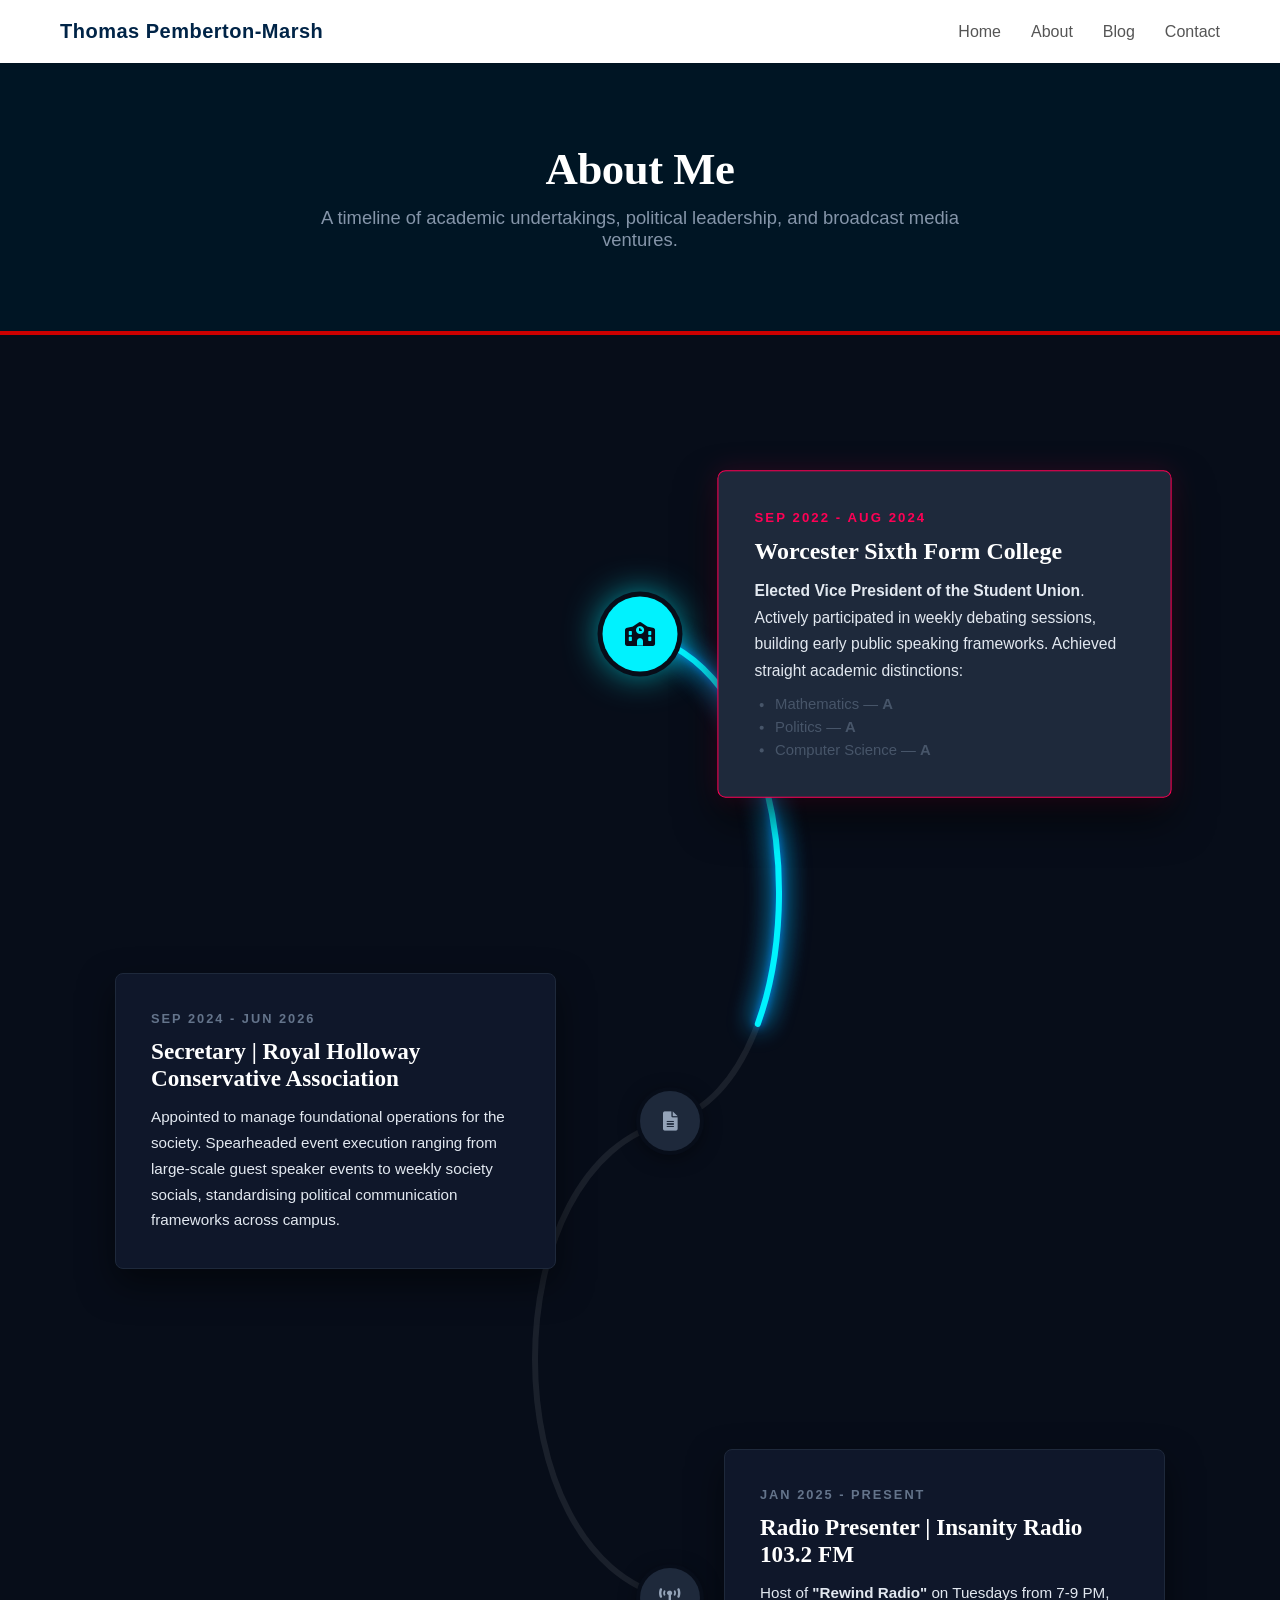
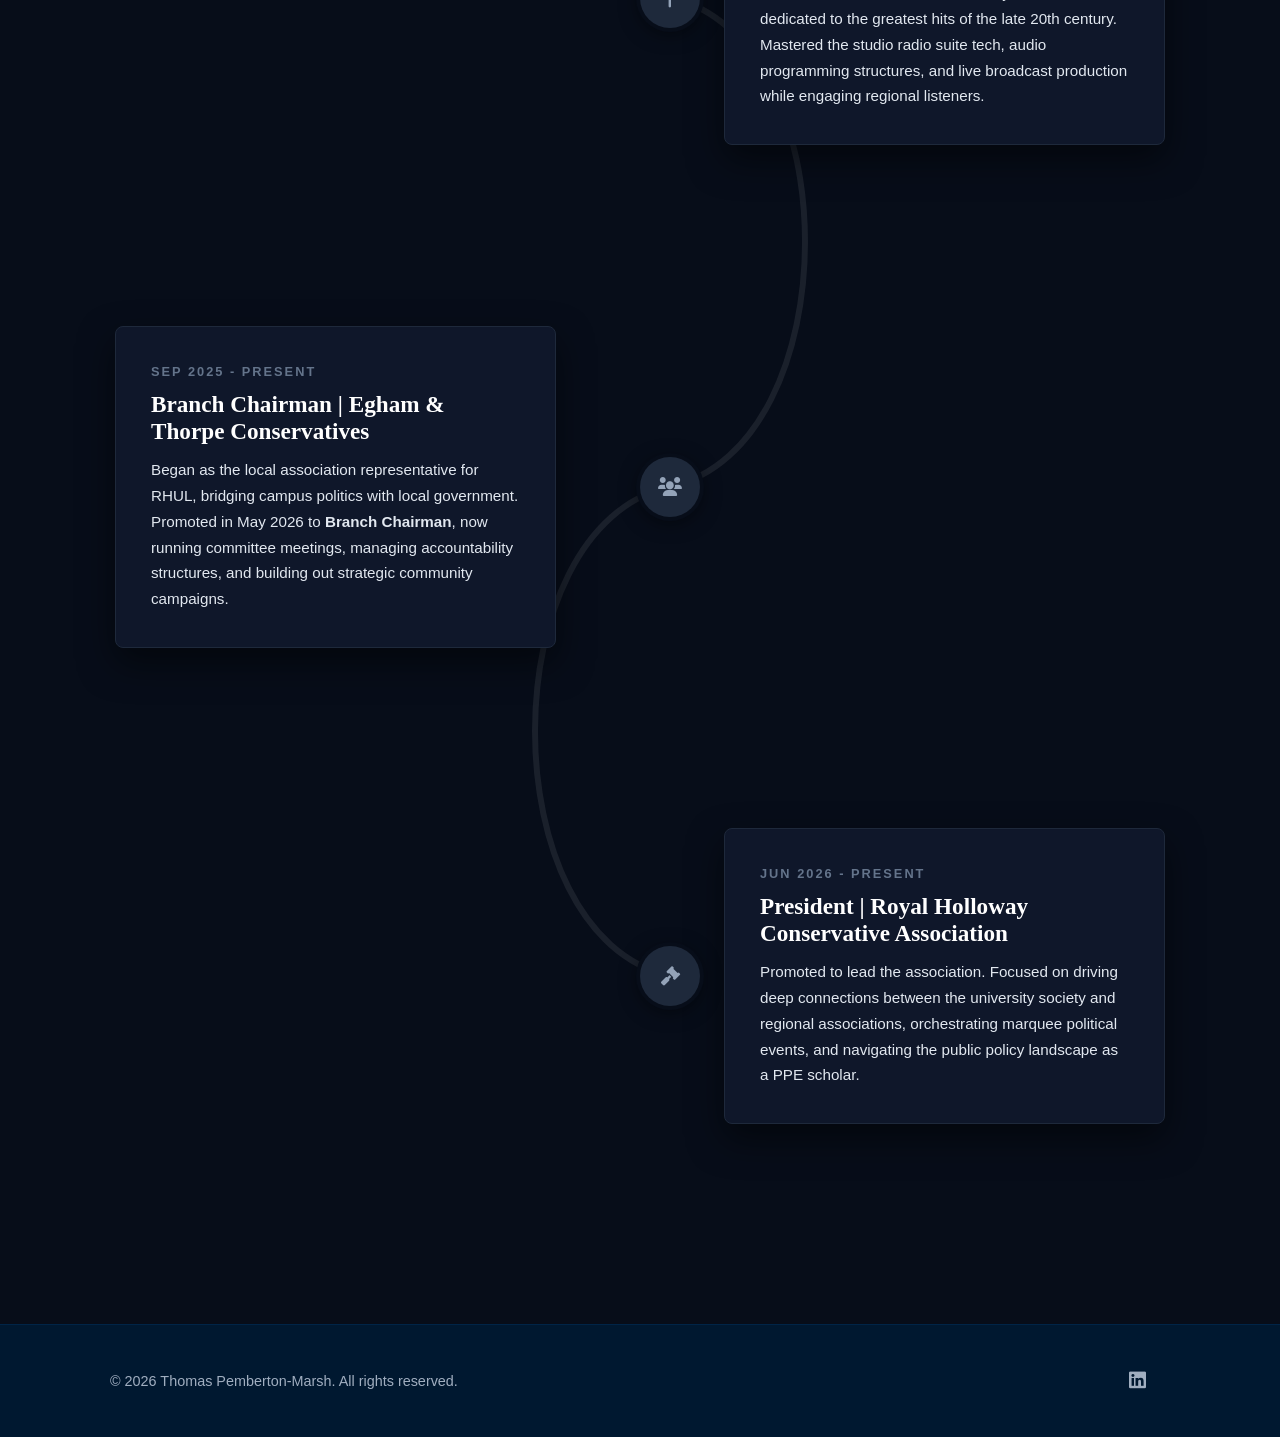
==== about/index.html @ f31d4822 "Initial portfolio release with custom dynamic blog layout" ====
<!DOCTYPE html>
<html lang="en">
<head>
    <meta charset="UTF-8">
    <meta name="viewport" content="width=device-width, initial-scale=1.0">
    <title>About - Thomas Pemberton-Marsh</title>
    <link rel="stylesheet" href="../style.css">
    <link rel="stylesheet" href="https://cdnjs.cloudflare.com/ajax/libs/font-awesome/6.0.0/css/all.min.css">
</head>
<body>

    <!-- Responsive Navbar -->
    <nav class="navbar">
        <div class="nav-container">
            <a href="index.html" class="nav-logo">Thomas Pemberton-Marsh</a>
            
            <input type="checkbox" id="menu-toggle" class="menu-toggle">
            <label for="menu-toggle" class="hamburger">
                <i class="fas fa-bars"></i>
            </label>

            <ul class="nav-menu">
                <li><a href="/" class="nav-link">Home</a></li>
                <li><a href="/about/" class="nav-link">About</a></li>
                <li><a href="/blog/" class="nav-link">Blog</a></li>
                <li><a href="/contact/" class="nav-link">Contact</a></li>
            </ul>
        </div>
    </nav>

    <header class="about-hero">
        <div class="container">
            <h1>About Me</h1>
            <p class="lead-text">A timeline of academic undertakings, political leadership, and broadcast media ventures.</p>
        </div>
    </header>

    <!-- Advanced Scroll Timeline Section -->
    <section class="timeline-container">
        <div class="container">
            <div class="timeline-wrapper">
    
                <svg class="timeline-svg" xmlns="http://www.w3.org/2000/svg">
                    <path class="path-bg" d="" />
                    <path class="path-draw" d="" />
                </svg>

                <div class="timeline-node left-node">
                    <div class="node-icon"><i class="fas fa-school"></i></div>
                    <div class="node-content">
                        <span class="node-tag">Sep 2022 - Aug 2024</span>
                        <h3>Worcester Sixth Form College</h3>
                        <p><strong>Elected Vice President of the Student Union</strong>. Actively participated in weekly debating sessions, building early public speaking frameworks. Achieved straight academic distinctions:</p>
                        <ul style="margin-top: 10px; padding-left: 20px; color: #475569; font-size: 0.9rem; line-height: 1.5;">
                            <li>Mathematics — <strong>A</strong></li>
                            <li>Politics — <strong>A</strong></li>
                            <li>Computer Science — <strong>A</strong></li>
                        </ul>
                    </div>
                </div>

                <div class="timeline-node right-node">
                    <div class="node-icon"><i class="fas fa-file-alt"></i></div>
                    <div class="node-content">
                        <span class="node-tag">Sep 2024 - Jun 2026</span>
                        <h3>Secretary | Royal Holloway Conservative Association</h3>
                        <p>Appointed to manage foundational operations for the society. Spearheaded event execution ranging from large-scale guest speaker events to weekly society socials, standardising political communication frameworks across campus.</p>
                    </div>
                </div>

                <div class="timeline-node left-node">
                    <div class="node-icon"><i class="fas fa-broadcast-tower"></i></div>
                    <div class="node-content">
                        <span class="node-tag">Jan 2025 - Present</span>
                        <h3>Radio Presenter | Insanity Radio 103.2 FM</h3>
                        <p>Host of <strong>"Rewind Radio"</strong> on Tuesdays from 7-9 PM, dedicated to the greatest hits of the late 20th century. Mastered the studio radio suite tech, audio programming structures, and live broadcast production while engaging regional listeners.</p>
                    </div>
                </div>

                <div class="timeline-node right-node">
                    <div class="node-icon"><i class="fas fa-users"></i></div>
                    <div class="node-content">
                        <span class="node-tag">Sep 2025 - Present</span>
                        <h3>Branch Chairman | Egham & Thorpe Conservatives</h3>
                        <p>Began as the local association representative for RHUL, bridging campus politics with local government. Promoted in May 2026 to <strong>Branch Chairman</strong>, now running committee meetings, managing accountability structures, and building out strategic community campaigns.</p>
                    </div>
                </div>

                <div class="timeline-node left-node">
                    <div class="node-icon"><i class="fas fa-gavel"></i></div>
                    <div class="node-content">
                        <span class="node-tag">Jun 2026 - Present</span>
                        <h3>President | Royal Holloway Conservative Association</h3>
                        <p>Promoted to lead the association. Focused on driving deep connections between the university society and regional associations, orchestrating marquee political events, and navigating the public policy landscape as a PPE scholar.</p>
                    </div>
                </div>

            </div>
        </div>
    </section>

    <!-- Footer -->
    <footer class="main-footer">
        <div class="container footer-content">
            <p>&copy; 2026 Thomas Pemberton-Marsh. All rights reserved.</p>
            <div class="social-links">
                <a href="https://www.linkedin.com/in/thomas-pemberton-marsh/" target="_blank"><i class="fab fa-linkedin"></i></a>
                <a href="#" target="_blank"><i class="fab fa-x-twitter"></i></a>
            </div>
        </div>
    </footer>

    <!-- Complex Path Drawing & Animation Engine JS -->
    <script>
    document.addEventListener("DOMContentLoaded", () => {
        const wrapper = document.querySelector(".timeline-wrapper");
        const nodes = document.querySelectorAll(".timeline-node");
        const svg = document.querySelector(".timeline-svg");
        const pathBg = document.querySelector(".path-bg");
        const pathDraw = document.querySelector(".path-draw");

        let pathLength = 0;
        
        // Linear Interpolation (Lerp) Tracking Variables
        let currentProgress = 0;
        let targetProgress = 0;
        const easeAmount = 0.08; // LOWER = Smoother/Slower lag glide, HIGHER = Snappier/Faster snap

        function buildTimelinePath() {
            const wrapperRect = wrapper.getBoundingClientRect();
            let dPath = "";
            const isMobile = window.innerWidth <= 768;

            nodes.forEach((node, idx) => {
                const icon = node.querySelector(".node-icon");
                const iconRect = icon.getBoundingClientRect();
                
                const cx = (iconRect.left + iconRect.width / 2) - wrapperRect.left;
                const cy = (iconRect.top + iconRect.height / 2) - wrapperRect.top;

                if (idx === 0) {
                    dPath += `M ${cx} ${cy}`;
                } else {
                    const prevIcon = nodes[idx - 1].querySelector(".node-icon");
                    const prevIconRect = prevIcon.getBoundingClientRect();
                    const pcx = (prevIconRect.left + prevIconRect.width / 2) - wrapperRect.left;
                    const pcy = (prevIconRect.top + prevIconRect.height / 2) - wrapperRect.top;
                    
                    const midY = pcy + (cy - pcy) / 2;

                    if (isMobile) {
                        dPath += ` L ${cx} ${cy}`;
                    } else {
                        const waveAmplitude = idx % 2 === 0 ? pcx - 180 : pcx + 180;
                        dPath += ` C ${waveAmplitude} ${pcy + 40}, ${waveAmplitude} ${cy - 40}, ${cx} ${cy}`;
                    }
                }
            });

            pathBg.setAttribute("d", dPath);
            pathDraw.setAttribute("d", dPath);

            pathLength = pathDraw.getTotalLength();
            pathDraw.style.strokeDasharray = pathLength;
            pathDraw.style.strokeDashoffset = pathLength;
        }

        // Calculate targets based on viewport positioning
       function calculateScrollTarget() {
            // Check if the user has scrolled to the absolute bottom of the page
            const isAtBottom = (window.innerHeight + window.scrollY) >= document.documentElement.scrollHeight - 2;

            if (isAtBottom) {
                targetProgress = 1; // Force line to 100% completion at the end of the page
            } else {
                const targetTriggerHeight = window.innerHeight * 0.55; 
                const svgRect = svg.getBoundingClientRect();
                const svgTop = svgRect.top;
                const svgHeight = svgRect.height;

                let progress = (targetTriggerHeight - svgTop) / svgHeight;
                targetProgress = Math.min(Math.max(progress, 0), 1);
            }
        }

        // Dedicated High-Frequency Animation Render Loop
        function renderLoop() {
            // Linear Interpolation smooth progress transition
            currentProgress += (targetProgress - currentProgress) * easeAmount;

            const currentDrawnLength = currentProgress * pathLength;
            pathDraw.style.strokeDashoffset = pathLength - currentDrawnLength;

            const targetTriggerHeight = window.innerHeight * 0.55;
            
            nodes.forEach((node, idx) => {
                // All nodes are permanently on screen now
                node.classList.add("node-visible");

                // The first node is always fully illuminated
                if (idx === 0) {
                    node.classList.add("active-path");
                    return;
                }

                const icon = node.querySelector(".node-icon");
                const iconTopRelative = icon.getBoundingClientRect().top;

                // Two-way path ignition tracker
                if (iconTopRelative < targetTriggerHeight) {
                    node.classList.add("active-path");
                } else {
                    node.classList.remove("active-path");
                }
            });

            requestAnimationFrame(renderLoop);
        }

        // Event Hookups (We no longer need the IntersectionObserver at all, as the renderLoop handles both entry and exit!)
        window.addEventListener("scroll", calculateScrollTarget, { passive: true });
        window.addEventListener("resize", () => {
            buildTimelinePath();
            calculateScrollTarget();
        });

        setTimeout(() => {
            buildTimelinePath();
            calculateScrollTarget();
            requestAnimationFrame(renderLoop);
        }, 150);
    });
</script>

</body>
</html>
---- style.css ----
/* ==========================================================================
   1. Reset & Global Styles
   ========================================================================== */
* {
    margin: 0;
    padding: 0;
    box-sizing: border-box;
    font-family: 'Segoe UI', Tahoma, Geneva, Verdana, sans-serif;
}

html {
    scroll-behavior: smooth;
    /* Hardware acceleration boost */
    backface-visibility: hidden;
}

body {
    background-color: #f4f6f8;
    color: #333333;
}

.container {
    max-width: 1100px;
    margin: 0 auto;
    padding: 0 20px;
}

/* ==========================================================================
   2. Responsive Navigation Bar
   ========================================================================== */
.navbar {
    background-color: #ffffff;
    box-shadow: 0 2px 5px rgba(0,0,0,0.08);
    position: sticky;
    top: 0;
    z-index: 1000;
}

.nav-container {
    display: flex;
    justify-content: space-between;
    align-items: center;
    max-width: 1200px;
    margin: 0 auto;
    padding: 20px;
}

.nav-logo {
    font-size: 1.25rem;
    font-weight: 700;
    color: #002447; /* Matching the deep navy brand */
    text-decoration: none;
    letter-spacing: 0.5px;
}

.nav-menu {
    display: flex;
    list-style: none;
    gap: 30px;
}

.nav-link {
    text-decoration: none;
    color: #555555;
    font-weight: 500;
    transition: color 0.3s ease;
}

.nav-link:hover,
.nav-link.active {
    color: #0087dc; /* Classic Tory Blue */
    font-weight: 700;
}

/* Hide mobile toggle elements by default */
.menu-toggle, 
.hamburger {
    display: none;
}

/* ==========================================================================
   3. Hero Section (Conservative Branded)
   ========================================================================== */
.hero-section {
    background: linear-gradient(135deg, #002447 0%, #003366 100%); /* Deep Westminster Navy */
    color: #ffffff;
    padding: 120px 0;
    text-align: center;
    border-bottom: 4px solid #990000; /* Deep Crimson Accent Bar */
}

.hero-subtitle {
    display: block;
    font-size: 0.8rem;
    text-transform: uppercase;
    letter-spacing: 2px;
    color: #0087dc; /* Tory Blue Accent */
    margin-bottom: 20px;
    font-weight: 700;
    line-height: 1.4;
}

.hero-content h1 {
    font-family: 'Georgia', Times, serif; /* Dignified Editorial Typography */
    font-size: 3.4rem;
    font-weight: 700;
    margin-bottom: 25px;
    letter-spacing: -0.5px;
}

.hero-content p {
    font-size: 1.25rem;
    max-width: 750px;
    margin: 0 auto 45px auto;
    opacity: 0.95;
    line-height: 1.7;
}

/* ==========================================================================
   4. Buttons & Interactive Elements
   ========================================================================== */
.hero-buttons {
    display: flex;
    justify-content: center;
    gap: 15px;
}

.btn {
    display: inline-block;
    padding: 14px 32px;
    border-radius: 3px; /* Sharp, traditional edges */
    text-decoration: none;
    font-weight: 600;
    font-size: 0.95rem;
    letter-spacing: 0.5px;
    transition: all 0.3s ease;
}

.btn-primary {
    background-color: #0087dc;
    color: #ffffff;
}

.btn-primary:hover {
    background-color: #006cb0;
}

.btn-secondary {
    border: 2px solid #ffffff;
    color: #ffffff;
}

.btn-secondary:hover {
    background-color: #ffffff;
    color: #002447;
}

/* ==========================================================================
   5. Overview Grid & Cards Focus
   ========================================================================== */
.overview-section {
    padding: 95px 0;
    background-color: #f4f6f8;
}

.section-title {
    text-align: center;
    font-family: 'Georgia', Times, serif;
    font-size: 2.4rem;
    font-weight: 700;
    margin-bottom: 60px;
    color: #002447;
}

.grid {
    display: grid;
    grid-template-columns: repeat(auto-fit, minmax(300px, 1fr));
    gap: 35px;
}

.card {
    background: #ffffff;
    padding: 45px 35px;
    border-radius: 4px;
    box-shadow: 0 4px 12px rgba(0, 36, 71, 0.04);
    text-align: center;
    transition: all 0.3s ease;
    border-top: 3px solid #002447; /* Structured border accent */
}

.card:hover {
    transform: translateY(-4px);
    box-shadow: 0 10px 25px rgba(0, 36, 71, 0.08);
    border-top-color: #0087dc; /* Swaps to Tory Blue on hover */
}

.card-icon-wrapper {
    display: inline-flex;
    align-items: center;
    justify-content: center;
    width: 65px;
    height: 65px;
    background-color: #f0f6fa;
    border-radius: 50%;
    margin-bottom: 25px;
}

.card-icon {
    font-size: 1.5rem;
    color: #002447;
}

.card h3 {
    margin-bottom: 15px;
    font-family: 'Georgia', Times, serif;
    font-size: 1.35rem;
    color: #002447;
}

.card p {
    color: #4a5568;
    line-height: 1.65;
    font-size: 0.95rem;
}

/* ==========================================================================
   6. Main Footer
   ========================================================================== */
.main-footer {
    padding: 45px 0;
    background-color: #001830;
    color: #a0aec0;
    font-size: 0.9rem;
    border-top: 1px solid #002447;
}

.footer-content {
    display: flex;
    justify-content: space-between;
    align-items: center;
}

.social-links a {
    color: #a0aec0;
    font-size: 1.2rem;
    margin-left: 20px;
    transition: color 0.3s ease;
}

.social-links a:hover {
    color: #0087dc;
}

/* ==========================================================================
   7. Media Queries (Mobile Layout Adjustments)
   ========================================================================== */
@media screen and (max-width: 768px) {
    /* Navbar Responsiveness Rules */
    .hamburger {
        display: block;
        font-size: 1.5rem;
        cursor: pointer;
        color: #002447;
    }

    .nav-menu {
        position: absolute;
        top: 100%;
        left: 0;
        right: 0;
        flex-direction: column;
        background-color: #ffffff;
        width: 100%;
        gap: 0;
        max-height: 0;
        overflow: hidden;
        transition: max-height 0.3s ease-in-out;
        box-shadow: 0 4px 5px rgba(0,0,0,0.05);
    }

    .nav-menu li {
        width: 100%;
        text-align: center;
    }

    .nav-link {
        display: block;
        padding: 20px;
        border-top: 1px solid #eee;
    }

    .menu-toggle:checked ~ .nav-menu {
        max-height: 300px;
    }

    /* Hero layout scaling down */
    .hero-section {
        padding: 80px 0;
    }

    .footer-content {
        flex-direction: column;
        gap: 20px;
        text-align: center;
    }

    .social-links a {
        margin: 0 10px;
    }
}

@media screen and (max-width: 576px) {
    .hero-content h1 {
        font-size: 2.3rem;
    }
    
    .hero-content p {
        font-size: 1.1rem;
    }
    
    .hero-buttons {
        flex-direction: column;
        align-items: center;
    }
    
    .btn {
        width: 100%;
        max-width: 280px;
    }
}

/* ==========================================================================
   10. High-Contrast Electrified Broadcast Path
   ========================================================================== */
.about-hero {
    background: #001524; /* Absolute Deep Midnight */
    color: #ffffff;
    padding: 80px 0;
    text-align: center;
    border-bottom: 4px solid #cc0000; /* Ultra-vivid Crimson */
}

.about-hero h1 {
    font-family: 'Georgia', Times, serif;
    font-size: 2.8rem;
    margin-bottom: 12px;
    letter-spacing: -0.5px;
}

.lead-text {
    font-size: 1.15rem;
    opacity: 0.9;
    max-width: 650px;
    margin: 0 auto;
    color: #94a3b8;
}

.timeline-container {
    padding: 140px 0;
    background-color: #070d19; /* Deepened further for maximum neon separation */
    position: relative;
    overflow: hidden;
}

.timeline-wrapper {
    position: relative;
    max-width: 1050px;
    margin: 0 auto;
}

/* SVG Audio Wave Setup */
.timeline-svg {
    position: absolute;
    top: 0;
    left: 0;
    width: 100%;
    height: 100%;
    pointer-events: none;
    z-index: 1;
}

.timeline-svg path {
    fill: none;
    stroke-width: 6px;
    stroke-linecap: round;
}

/* Static background track: Switched to crisp, translucent ice-white */
.path-bg {
    stroke: rgba(255, 255, 255, 0.08);
}

/* Electrified dynamic cyan line with hyper-vivid glow execution */
.path-draw {
    stroke: #00f2fe; /* Electric Cyan */
    filter: drop-shadow(0 0 12px #00f2fe) drop-shadow(0 0 4px #0072ff); /* Multi-tiered laser glow */
    transition: stroke-dashoffset 0.25s ease-out; 
    will-change: stroke-dashoffset;
}

/* Timeline Layout Blocks - Clean Static Resting State */
.timeline-node {
    display: flex;
    align-items: center;
    position: relative;
    margin-bottom: 180px;
    width: 100%;
    z-index: 2;
    /* Removed the opacity hiding rules completely so icons and cards remain visible */
}

.timeline-node:last-child {
    margin-bottom: 60px;
}
.timeline-node.left-node { flex-direction: row-reverse; }
.timeline-node.right-node { flex-direction: row; }

.timeline-node.node-visible {
    opacity: 1;
    transform: translateY(0) scale(1);
}

/* Record Node Icons (Resting: Solid Matte Graphite for strong contrast) */
.node-icon {
    width: 60px;
    height: 60px;
    background-color: #1e293b;
    color: #94a3b8;
    border-radius: 50%;
    display: flex;
    align-items: center;
    justify-content: center;
    font-size: 1.2rem;
    box-shadow: 0 0 0 4px #070d19, 0 4px 20px rgba(0,0,0,0.6);
    position: absolute;
    left: 50%;
    transform: translateX(-50%);
    z-index: 10;
    transition: all 0.6s cubic-bezier(0.34, 1.56, 0.64, 1);
}

/* Vinyl Record Spin & Ignition pop */
.timeline-node.active-path .node-icon {
    background-color: #00f2fe;
    color: #070d19; /* High contrast dark icon icon text */
    font-weight: bold;
    transform: translateX(-50%) rotate(360deg) scale(1.25);
    box-shadow: 0 0 0 4px #070d19, 0 0 30px rgba(0, 242, 254, 0.8);
}

/* High Contrast Content Cards */
.node-content {
    width: 42%;
    background: #0f172a; /* Slate Dark Card Canvas */
    padding: 35px;
    border-radius: 8px;
    box-shadow: 0 15px 35px rgba(0, 0, 0, 0.5);
    border: 1px solid #1e293b; /* Distinct border wall resting state */
    transition: all 0.4s cubic-bezier(0.25, 1, 0.5, 1);
}

.node-icon, .node-content {
    transform: translateZ(0);
    will-change: transform, background-color, border-color;
}

/* Card explodes with sharp border glow when line locks in */
.timeline-node.active-path .node-content {
    background: #1e293b; /* Card brightens internally */
    border-color: #00f2fe; /* Sharp Electric border outline */
    transform: scale(1.03);
    box-shadow: 0 0 25px rgba(0, 242, 254, 0.15), 0 20px 40px rgba(0,0,0,0.6);
}

/* Alternating Border Flash for Left Nodes */
.timeline-node.left-node.active-path .node-content {
    border-color: #ff0055; /* Hot Neon Crimson Border flash on alternating cards */
    box-shadow: 0 0 25px rgba(255, 0, 85, 0.15), 0 20px 40px rgba(0,0,0,0.6);
}

.node-tag {
    display: inline-block;
    font-size: 0.8rem;
    font-weight: 700;
    color: #64748b;
    text-transform: uppercase;
    letter-spacing: 2px;
    margin-bottom: 12px;
    transition: color 0.4s ease;
}

.timeline-node.active-path .node-tag {
    color: #00f2fe;
}

.timeline-node.left-node.active-path .node-tag {
    color: #ff0055;
}

.node-content h3 {
    font-family: 'Georgia', Times, serif;
    color: #ffffff;
    font-size: 1.45rem;
    margin-bottom: 12px;
}

.node-content p {
    color: #e2e8f0; /* Boosted copy readability contrast */
    line-height: 1.7;
    font-size: 0.95rem;
}



/* ==========================================================================
   12. Editorial Blog Theme (The Chamber Brief)
   ========================================================================== */
.blog-hero {
    background-color: #002447;
    color: #ffffff;
    padding: 70px 0;
    text-align: center;
    border-bottom: 4px solid #990000;
}

.blog-hero h1 {
    font-family: 'Georgia', Times, serif;
    font-size: 2.6rem;
    margin-bottom: 8px;
}

.blog-container {
    max-width: 850px; /* Slimmer line length for comfortable text reading */
    padding: 80px 20px;
    min-height: 60vh;
}

.blog-grid {
    display: flex;
    flex-direction: column;
    gap: 45px;
}

/* Individual Post Card Previews */
.post-card {
    background: #ffffff;
    padding: 40px;
    border-radius: 4px;
    box-shadow: 0 4px 15px rgba(0, 36, 71, 0.04);
    border-left: 4px solid #002447;
    transition: all 0.3s ease;
}

.post-card:hover {
    transform: translateX(5px);
    border-left-color: #0087dc;
    box-shadow: 0 8px 25px rgba(0, 36, 71, 0.08);
}

.post-meta {
    display: block;
    font-size: 0.8rem;
    font-weight: 700;
    color: #0087dc;
    text-transform: uppercase;
    letter-spacing: 1.5px;
    margin-bottom: 12px;
}

.post-card h2 {
    font-family: 'Georgia', Times, serif;
    color: #002447;
    font-size: 1.7rem;
    margin-bottom: 15px;
    line-height: 1.3;
}

.post-excerpt {
    color: #4a5568;
    line-height: 1.65;
    margin-bottom: 20px;
    font-size: 1rem;
}

.read-more-btn {
    display: inline-flex;
    align-items: center;
    gap: 8px;
    color: #002447;
    text-decoration: none;
    font-weight: 700;
    font-size: 0.95rem;
    transition: color 0.2s ease;
}

.read-more-btn:hover {
    color: #0087dc;
}

/* Single Article Reading Mode UI Layout */
.back-to-feed-btn {
    display: inline-flex;
    align-items: center;
    gap: 8px;
    color: #4a5568;
    text-decoration: none;
    font-weight: 600;
    font-size: 0.95rem;
    margin-bottom: 40px;
    transition: color 0.2s ease;
}

.back-to-feed-btn:hover {
    color: #002447;
}

.full-post-title {
    font-family: 'Georgia', Times, serif;
    font-size: 2.5rem;
    color: #002447;
    line-height: 1.25;
    margin-top: 10px;
    margin-bottom: 20px;
}

.editorial-divider {
    border: 0;
    height: 1px;
    background-color: #e2e8f0;
    margin-bottom: 35px;
}

.full-post-body p {
    font-size: 1.1rem;
    color: #2d3748;
    line-height: 1.8; /* Academic editorial standard layout proportions */
    margin-bottom: 25px;
}

/* Premium Traditional Blockquote styling */
.full-post-body blockquote {
    font-family: 'Georgia', Times, serif;
    font-style: italic;
    font-size: 1.25rem;
    color: #4a5568;
    border-left: 4px solid #990000; /* Crimson quote anchor bar */
    padding-left: 25px;
    margin: 35px 0;
    line-height: 1.6;
}
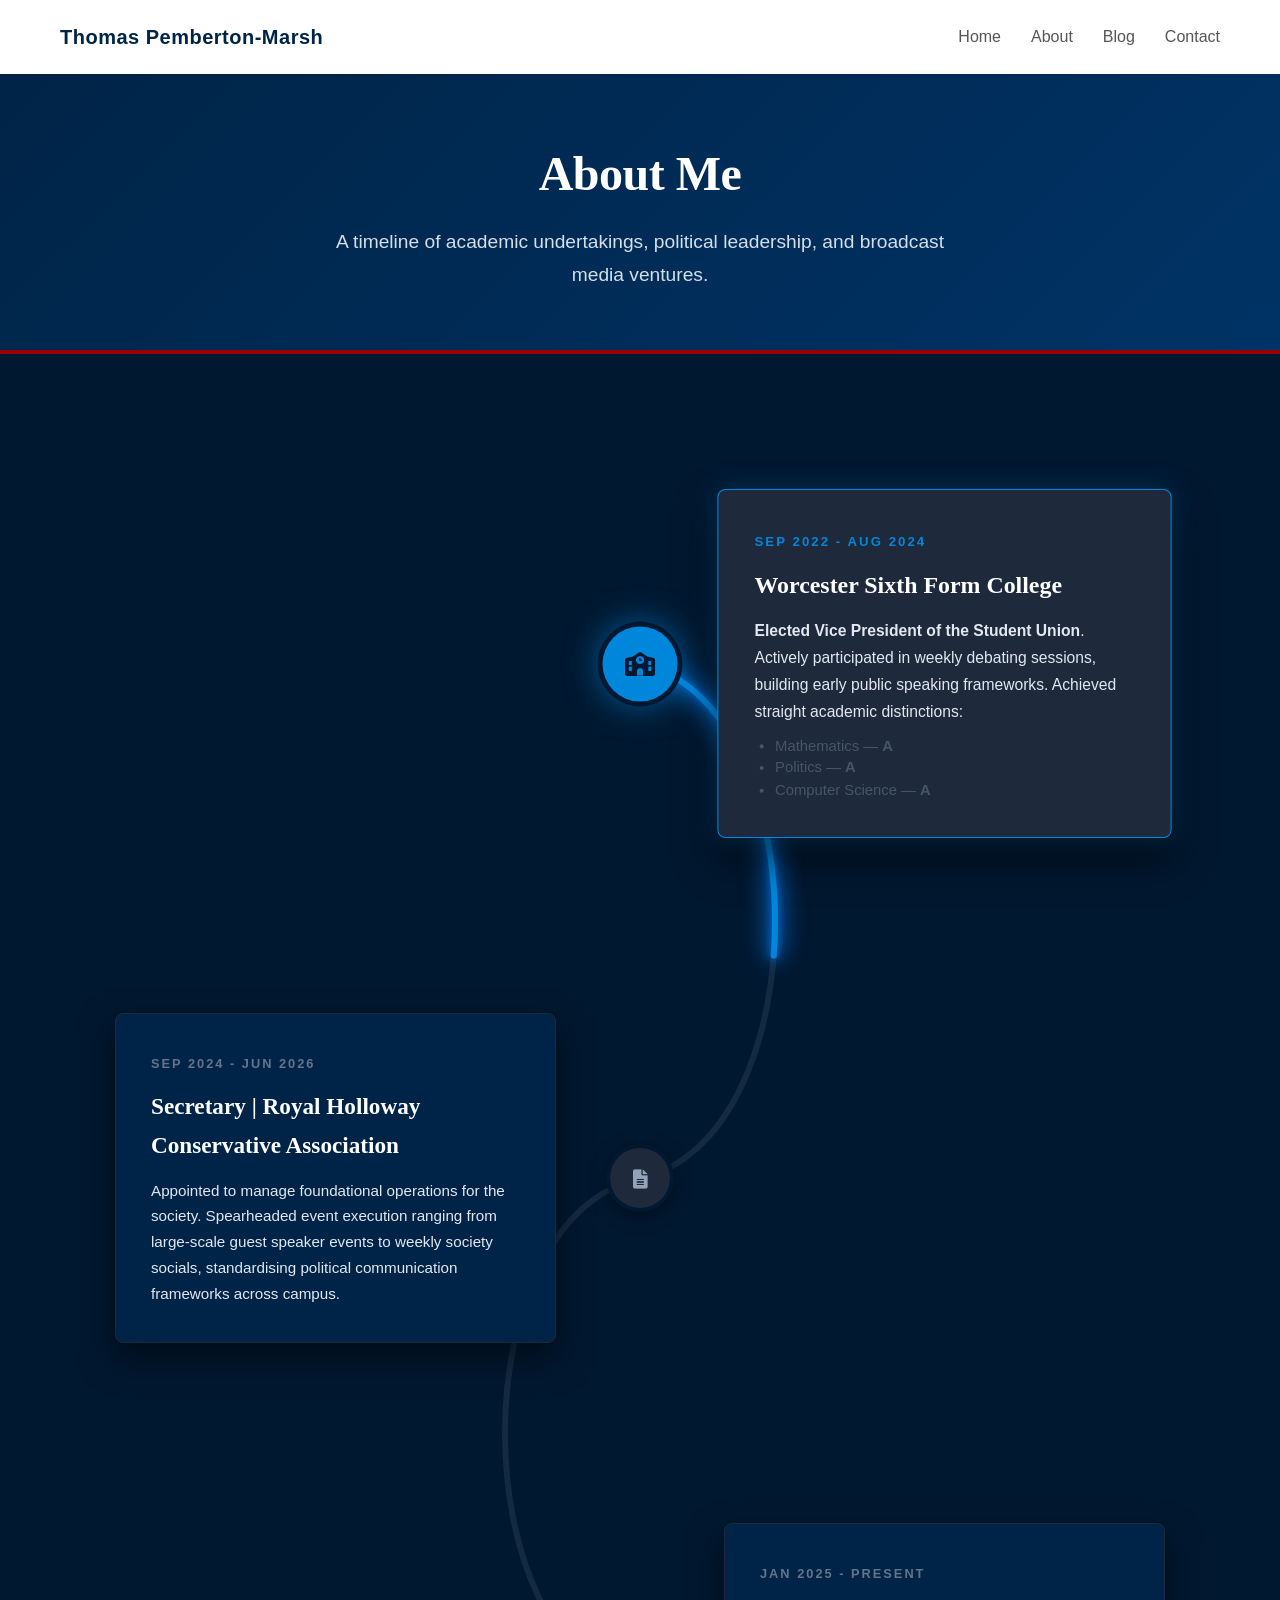
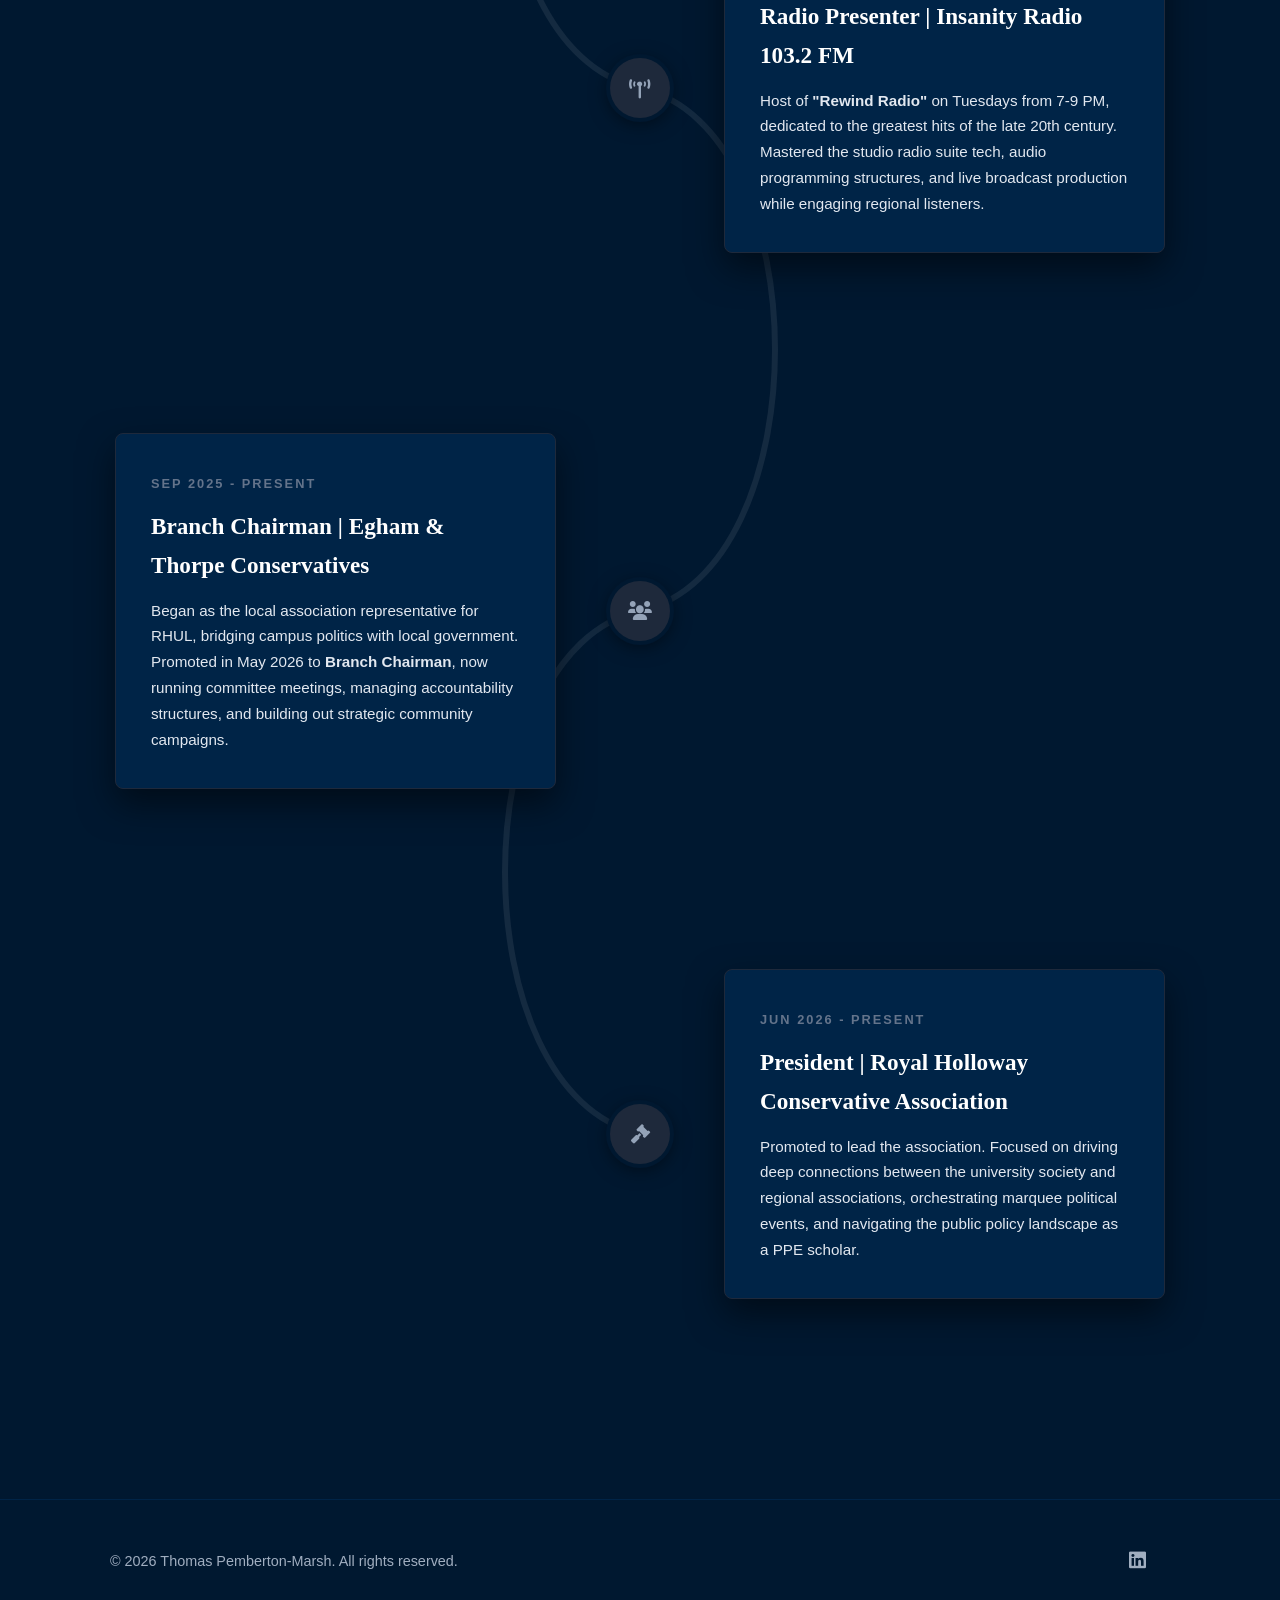
==== commit 381749e6: "Clean up style structures and stabilize side-by-side publisher dashboard layout" ====
--- a/about/index.html
+++ b/about/index.html
@@ -3,7 +3,7 @@
 <head>
     <meta charset="UTF-8">
     <meta name="viewport" content="width=device-width, initial-scale=1.0">
-    <title>About - Thomas Pemberton-Marsh</title>
+    <title>About | Thomas Pemberton-Marsh</title>
     <link rel="stylesheet" href="../style.css">
     <link rel="stylesheet" href="https://cdnjs.cloudflare.com/ajax/libs/font-awesome/6.0.0/css/all.min.css">
 </head>
--- a/style.css
+++ b/style.css
@@ -1,650 +1,175 @@
 /* ==========================================================================
-   1. Reset & Global Styles
+   1. BRAND ARCHITECTURE & DESIGN SYSTEMS
    ========================================================================== */
-* {
-    margin: 0;
-    padding: 0;
-    box-sizing: border-box;
-    font-family: 'Segoe UI', Tahoma, Geneva, Verdana, sans-serif;
+:root {
+    /* Main Professional Editorial Palette */
+    --primary: #002447;          /* Midnight Navy */
+    --accent: #990000;           /* Deep Crimson */
+    --blue-tory: #0087dc;        /* Tory Blue Accent */
+    
+    /* Document Copy & Surface Tones */
+    --text-dark: #2d3748;        /* Slate Charcoal */
+    --text-light: #4a5568;       /* Muted Body Copy */
+    --bg-light: #f4f6f8;         /* Light Gray Background */
+    --bg-pure: #ffffff;          /* Pure Document White */
+    --border: #e2e8f0;           /* Clean Soft Grid Lines */
+    
+    /* Section 10: Harmonized Timeline Surface Engine */
+    --timeline-bg: #001830;      /* Dark Westminster Navy (Matches Footer) */
+    --timeline-card: #002447;    /* Deep Midnight Navy Base Card */
+    --timeline-cyan: #0087dc;    /* Active Tory Blue Trace */
+    --timeline-pink: #990000;    /* Alternate Deep Crimson Path Flash */
 }
 
-html {
-    scroll-behavior: smooth;
-    /* Hardware acceleration boost */
-    backface-visibility: hidden;
+/* Base Document Overrides */
+* { box-sizing: border-box; margin: 0; padding: 0; }
+html { scroll-behavior: smooth; backface-visibility: hidden; }
+body { font-family: -apple-system, BlinkMacSystemFont, "Segoe UI", Roboto, sans-serif; color: var(--text-dark); background-color: var(--bg-light); line-height: 1.7; }
+.container { max-width: 1100px; margin: 0 auto; padding: 0 20px; }
+
+/* Global Headline Standards */
+h1, h2, h3 { font-family: 'Georgia', Times, serif; font-weight: 700; color: var(--primary); }
+
+/* ==========================================================================
+   2. UNIFIED NAVIGATION HEADER
+   ========================================================================== */
+.navbar { background-color: var(--bg-pure); box-shadow: 0 2px 5px rgba(0,0,0,0.08); position: sticky; top: 0; z-index: 1000; }
+.nav-container { display: flex; justify-content: space-between; align-items: center; max-width: 1200px; margin: 0 auto; padding: 20px; }
+.nav-logo { font-size: 1.25rem; font-weight: 700; color: var(--primary); text-decoration: none; letter-spacing: 0.5px; }
+.nav-menu { display: flex; list-style: none; gap: 30px; }
+.nav-link { text-decoration: none; color: #555555; font-weight: 500; transition: color 0.3s; }
+.nav-link:hover, .nav-link.active { color: var(--blue-tory); font-weight: 700; }
+.menu-toggle, .hamburger { display: none; }
+
+/* ==========================================================================
+   3. UNIFIED BRAND HERO MODULES (HOMEPAGE, ABOUT, & BLOG)
+   ========================================================================== */
+.hero-section, .about-hero, .blog-hero { background: linear-gradient(135deg, var(--primary) 0%, #003366 100%); color: var(--bg-pure); padding: 40px 0; text-align: center; border-bottom: 4px solid var(--accent); min-height: 280px; display: flex; flex-direction: column; justify-content: center; align-items: center; }
+.hero-section { min-height: 440px; } /* Distinct prominent height exclusively for your main landing page */
+.hero-content h1, .about-hero h1, .blog-hero h1 { font-family: 'Georgia', Times, serif; font-size: 3rem; font-weight: 700; margin-top: 0; margin-bottom: 12px; letter-spacing: -0.5px; color: var(--bg-pure); }
+.hero-subtitle { display: block; font-size: 0.85rem; text-transform: uppercase; letter-spacing: 2px; color: var(--blue-tory); margin-bottom: 12px; font-weight: 700; }
+.lead-text, .hero-content p { font-size: 1.2rem; max-width: 700px; margin: 0 auto; padding: 0 20px; opacity: 0.95; line-height: 1.7; color: #e2e8f0; }
+
+/* Hero Section Buttons Layout */
+.hero-buttons { display: flex; justify-content: center; gap: 15px; margin-top: 30px; }
+.btn { display: inline-block; padding: 14px 32px; border-radius: 3px; text-decoration: none; font-weight: 600; font-size: 0.95rem; transition: all 0.3s ease; }
+.btn-primary { background-color: var(--blue-tory); color: var(--bg-pure); }
+.btn-primary:hover { background-color: #006cb0; }
+.btn-secondary { border: 2px solid var(--bg-pure); color: var(--bg-pure); }
+.btn-secondary:hover { background-color: var(--bg-pure); color: var(--primary); }
+
+/* ==========================================================================
+   4. CONTENT LAYOUT GRIDS & CARDS
+   ========================================================================== */
+.overview-section { padding: 95px 0; background-color: var(--bg-light); }
+.section-title { text-align: center; font-size: 2.4rem; margin-bottom: 60px; color: var(--primary); }
+.grid { display: grid; grid-template-columns: repeat(auto-fit, minmax(300px, 1fr)); gap: 35px; }
+
+.card { background: var(--bg-pure); padding: 45px 35px; border-radius: 4px; box-shadow: 0 4px 12px rgba(0, 36, 71, 0.04); text-align: center; transition: all 0.3s; border-top: 3px solid var(--primary); }
+.card:hover { transform: translateY(-4px); box-shadow: 0 10px 25px rgba(0, 36, 71, 0.08); border-top-color: var(--blue-tory); }
+.card-icon-wrapper { display: inline-flex; align-items: center; justify-content: center; width: 65px; height: 65px; background-color: #f0f6fa; border-radius: 50%; margin-bottom: 25px; }
+.card-icon { font-size: 1.5rem; color: var(--primary); }
+.card h3 { margin-bottom: 15px; font-size: 1.35rem; color: var(--primary); }
+.card p { color: var(--text-light); font-size: 0.95rem; }
+
+/* ==========================================================================
+   5. INTERACTIVE AUDIO PATHWAYS (TIMELINE ENGINE)
+   ========================================================================== */
+.timeline-container { padding: 140px 0; background-color: var(--timeline-bg); position: relative; overflow: hidden; }
+.timeline-wrapper { position: relative; max-width: 1050px; margin: 0 auto; }
+.timeline-svg { position: absolute; top: 0; left: 0; width: 100%; height: 100%; pointer-events: none; z-index: 1; }
+.timeline-svg path { fill: none; stroke-width: 6px; stroke-linecap: round; }
+.path-bg { stroke: rgba(255, 255, 255, 0.08); }
+.path-draw { stroke: var(--timeline-cyan); filter: drop-shadow(0 0 12px var(--timeline-cyan)) drop-shadow(0 0 4px #0072ff); transition: stroke-dashoffset 0.25s ease-out; will-change: stroke-dashoffset; }
+.timeline-node { display: flex; align-items: center; position: relative; margin-bottom: 180px; width: 100%; z-index: 2; }
+.timeline-node:last-child { margin-bottom: 60px; }
+.timeline-node.left-node { flex-direction: row-reverse; }
+.timeline-node.right-node { flex-direction: row; }
+
+/* Central Node Track Interfaces */
+.node-icon { width: 60px; height: 60px; background-color: #1e293b; color: #94a3b8; border-radius: 50%; display: flex; align-items: center; justify-content: center; font-size: 1.2rem; box-shadow: 0 0 0 4px var(--timeline-bg), 0 4px 20px rgba(0,0,0,0.6); position: absolute; left: 50%; transform: translateX(-50%); z-index: 10; transition: all 0.6s cubic-bezier(0.34, 1.56, 0.64, 1); }
+.timeline-node.active-path .node-icon { background-color: var(--timeline-cyan); color: var(--timeline-bg); font-weight: bold; transform: translateX(-50%) rotate(360deg) scale(1.25); box-shadow: 0 0 0 4px var(--timeline-bg), 0 0 30px rgba(0, 135, 220, 0.8); }
+
+/* Unified Media Panels & Glow System */
+.node-content { width: 42%; background: var(--timeline-card); padding: 35px; border-radius: 8px; box-shadow: 0 15px 35px rgba(0, 0, 0, 0.5); border: 1px solid #1e293b; transition: all 0.4s cubic-bezier(0.25, 1, 0.5, 1); transform: translateZ(0); will-change: transform, background-color, border-color; }
+.timeline-node.active-path .node-content { background: #1e293b; border-color: var(--timeline-cyan); transform: scale(1.03); box-shadow: 0 0 25px rgba(0, 135, 220, 0.25), 0 20px 40px rgba(0,0,0,0.6); }
+
+.node-tag { display: inline-block; font-size: 0.8rem; font-weight: 700; color: #64748b; text-transform: uppercase; letter-spacing: 2px; margin-bottom: 12px; transition: color 0.4s; }
+.timeline-node.active-path .node-tag { color: var(--timeline-cyan); }
+.node-content h3 { color: var(--bg-pure); font-size: 1.45rem; margin-bottom: 12px; }
+.node-content p { color: #e2e8f0; font-size: 0.95rem; }
+
+/* ==========================================================================
+   6. THE CHAMBER BRIEF (EDITORIAL BLOG LAYER)
+   ========================================================================== */
+.blog-hero { background-color: var(--primary); color: var(--bg-pure); padding: 70px 0; text-align: center; border-bottom: 4px solid var(--accent); }
+.blog-hero h1 { font-size: 2.6rem; margin-bottom: 8px; color: var(--bg-pure); }
+.blog-container { max-width: 850px; margin: 0 auto; padding: 80px 20px; min-height: 60vh; }
+.blog-grid { display: flex; flex-direction: column; gap: 45px; }
+
+.post-card { background: var(--bg-pure); padding: 40px; border-radius: 4px; box-shadow: 0 4px 15px rgba(0, 36, 71, 0.04); border-left: 4px solid var(--primary); transition: all 0.3s; }
+.post-card:hover { transform: translateX(5px); border-left-color: var(--blue-tory); box-shadow: 0 8px 25px rgba(0, 36, 71, 0.08); }
+.post-meta { display: block; font-size: 0.8rem; font-weight: 700; color: var(--blue-tory); text-transform: uppercase; letter-spacing: 1.5px; margin-bottom: 12px; }
+.post-card h2 { color: var(--primary); font-size: 1.7rem; margin-bottom: 15px; line-height: 1.3; }
+.post-excerpt { color: var(--text-light); line-height: 1.65; margin-bottom: 20px; font-size: 1rem; }
+.read-more-btn { display: inline-flex; align-items: center; gap: 8px; color: var(--primary); text-decoration: none; font-weight: 700; font-size: 0.95rem; transition: color 0.2s; }
+.read-more-btn:hover { color: var(--blue-tory); }
+
+/* Reading Screen Configurations */
+.back-to-feed-btn { display: inline-flex; align-items: center; gap: 8px; color: var(--text-light); text-decoration: none; font-weight: 600; font-size: 0.95rem; margin-bottom: 40px; transition: color 0.2s; }
+.back-to-feed-btn:hover { color: var(--primary); }
+.full-post-title { font-size: 2.5rem; color: var(--primary); line-height: 1.25; margin-top: 10px; margin-bottom: 20px; }
+.editorial-divider { border: 0; height: 1px; background-color: var(--border); margin-bottom: 35px; }
+.full-post-body p { font-size: 1.1rem; color: #2d3748; line-height: 1.8; margin-bottom: 25px; }
+.full-post-body blockquote { font-family: 'Georgia', Times, serif; font-style: italic; font-size: 1.25rem; color: var(--text-light); border-left: 4px solid var(--accent); padding-left: 25px; margin: 35px 0; }
+
+/* ==========================================================================
+   7. RUNTIME ROOT FOOTER
+   ========================================================================== */
+.main-footer { padding: 45px 0; background-color: #001830; color: #a0aec0; font-size: 0.9rem; border-top: 1px solid var(--primary); }
+.footer-content { display: flex; justify-content: space-between; align-items: center; }
+.social-links a { color: #a0aec0; font-size: 1.2rem; margin-left: 20px; transition: color 0.3s; }
+.social-links a:hover { color: var(--blue-tory); }
+
+/* ==========================================================================
+   8. SYSTEM RESPONSIVENESS (MEDIA MEDIA QUERIES)
+   ========================================================================== */
+@media screen and (max-width: 768px) {
+    .hamburger { display: block; font-size: 1.5rem; cursor: pointer; color: var(--primary); }
+    .nav-menu { position: absolute; top: 100%; left: 0; right: 0; flex-direction: column; background-color: var(--bg-pure); width: 100%; gap: 0; max-height: 0; overflow: hidden; transition: max-height 0.3s ease-in-out; box-shadow: 0 4px 5px rgba(0,0,0,0.05); }
+    .nav-menu li { width: 100%; text-align: center; }
+    .nav-link { display: block; padding: 20px; border-top: 1px solid #eee; }
+    .menu-toggle:checked ~ .nav-menu { max-height: 300px; }
+    .hero-section { padding: 80px 0; }
+    .footer-content { flex-direction: column; gap: 20px; text-align: center; }
+    .social-links a { margin: 0 10px; }
+    
+    /* Responsive timeline mechanics */
+    .timeline-node { flex-direction: column !important; margin-bottom: 80px; }
+    .node-content { width: 85%; margin-top: 20px; }
+    .node-icon { position: relative; left: 50%; transform: translateX(-50%); margin-bottom: 10px; }
+    .timeline-node.active-path .node-icon { transform: translateX(-50%) rotate(360deg) scale(1.1); }
 }
 
-body {
-    background-color: #f4f6f8;
-    color: #333333;
-}
-
-.container {
-    max-width: 1100px;
-    margin: 0 auto;
-    padding: 0 20px;
+@media screen and (max-width: 576px) {
+    .hero-content h1 { font-size: 2.3rem; }
+    .hero-content p { font-size: 1.1rem; }
+    .hero-buttons { flex-direction: column; align-items: center; }
+    .btn { width: 100%; max-width: 280px; }
 }
 
 /* ==========================================================================
-   2. Responsive Navigation Bar
+   9. HARDWARE ACCELERATED TEXT SELECTION FIXES
    ========================================================================== */
-.navbar {
-    background-color: #ffffff;
-    box-shadow: 0 2px 5px rgba(0,0,0,0.08);
-    position: sticky;
-    top: 0;
-    z-index: 1000;
+/* Force clean text selection behavior inside your custom Navy headers */
+.hero-section ::selection, .about-hero ::selection, .blog-hero ::selection { 
+    background-color: rgba(255, 255, 255, 0.25); /* Elegant semi-transparent overlay */
+    color: var(--bg-pure);                       /* Keeps your heading text crisp white */
 }
 
-.nav-container {
-    display: flex;
-    justify-content: space-between;
-    align-items: center;
-    max-width: 1200px;
-    margin: 0 auto;
-    padding: 20px;
+/* Fallback engine for older browser layout engines */
+.hero-section ::-moz-selection, .about-hero ::-moz-selection, .blog-hero ::-moz-selection { 
+    background-color: rgba(255, 255, 255, 0.25); 
+    color: var(--bg-pure); 
 }
 
-.nav-logo {
-    font-size: 1.25rem;
-    font-weight: 700;
-    color: #002447; /* Matching the deep navy brand */
-    text-decoration: none;
-    letter-spacing: 0.5px;
-}
-
-.nav-menu {
-    display: flex;
-    list-style: none;
-    gap: 30px;
-}
-
-.nav-link {
-    text-decoration: none;
-    color: #555555;
-    font-weight: 500;
-    transition: color 0.3s ease;
-}
-
-.nav-link:hover,
-.nav-link.active {
-    color: #0087dc; /* Classic Tory Blue */
-    font-weight: 700;
-}
-
-/* Hide mobile toggle elements by default */
-.menu-toggle, 
-.hamburger {
-    display: none;
-}
-
-/* ==========================================================================
-   3. Hero Section (Conservative Branded)
-   ========================================================================== */
-.hero-section {
-    background: linear-gradient(135deg, #002447 0%, #003366 100%); /* Deep Westminster Navy */
-    color: #ffffff;
-    padding: 120px 0;
-    text-align: center;
-    border-bottom: 4px solid #990000; /* Deep Crimson Accent Bar */
-}
-
-.hero-subtitle {
-    display: block;
-    font-size: 0.8rem;
-    text-transform: uppercase;
-    letter-spacing: 2px;
-    color: #0087dc; /* Tory Blue Accent */
-    margin-bottom: 20px;
-    font-weight: 700;
-    line-height: 1.4;
-}
-
-.hero-content h1 {
-    font-family: 'Georgia', Times, serif; /* Dignified Editorial Typography */
-    font-size: 3.4rem;
-    font-weight: 700;
-    margin-bottom: 25px;
-    letter-spacing: -0.5px;
-}
-
-.hero-content p {
-    font-size: 1.25rem;
-    max-width: 750px;
-    margin: 0 auto 45px auto;
-    opacity: 0.95;
-    line-height: 1.7;
-}
-
-/* ==========================================================================
-   4. Buttons & Interactive Elements
-   ========================================================================== */
-.hero-buttons {
-    display: flex;
-    justify-content: center;
-    gap: 15px;
-}
-
-.btn {
-    display: inline-block;
-    padding: 14px 32px;
-    border-radius: 3px; /* Sharp, traditional edges */
-    text-decoration: none;
-    font-weight: 600;
-    font-size: 0.95rem;
-    letter-spacing: 0.5px;
-    transition: all 0.3s ease;
-}
-
-.btn-primary {
-    background-color: #0087dc;
-    color: #ffffff;
-}
-
-.btn-primary:hover {
-    background-color: #006cb0;
-}
-
-.btn-secondary {
-    border: 2px solid #ffffff;
-    color: #ffffff;
-}
-
-.btn-secondary:hover {
-    background-color: #ffffff;
-    color: #002447;
-}
-
-/* ==========================================================================
-   5. Overview Grid & Cards Focus
-   ========================================================================== */
-.overview-section {
-    padding: 95px 0;
-    background-color: #f4f6f8;
-}
-
-.section-title {
-    text-align: center;
-    font-family: 'Georgia', Times, serif;
-    font-size: 2.4rem;
-    font-weight: 700;
-    margin-bottom: 60px;
-    color: #002447;
-}
-
-.grid {
-    display: grid;
-    grid-template-columns: repeat(auto-fit, minmax(300px, 1fr));
-    gap: 35px;
-}
-
-.card {
-    background: #ffffff;
-    padding: 45px 35px;
-    border-radius: 4px;
-    box-shadow: 0 4px 12px rgba(0, 36, 71, 0.04);
-    text-align: center;
-    transition: all 0.3s ease;
-    border-top: 3px solid #002447; /* Structured border accent */
-}
-
-.card:hover {
-    transform: translateY(-4px);
-    box-shadow: 0 10px 25px rgba(0, 36, 71, 0.08);
-    border-top-color: #0087dc; /* Swaps to Tory Blue on hover */
-}
-
-.card-icon-wrapper {
-    display: inline-flex;
-    align-items: center;
-    justify-content: center;
-    width: 65px;
-    height: 65px;
-    background-color: #f0f6fa;
-    border-radius: 50%;
-    margin-bottom: 25px;
-}
-
-.card-icon {
-    font-size: 1.5rem;
-    color: #002447;
-}
-
-.card h3 {
-    margin-bottom: 15px;
-    font-family: 'Georgia', Times, serif;
-    font-size: 1.35rem;
-    color: #002447;
-}
-
-.card p {
-    color: #4a5568;
-    line-height: 1.65;
-    font-size: 0.95rem;
-}
-
-/* ==========================================================================
-   6. Main Footer
-   ========================================================================== */
-.main-footer {
-    padding: 45px 0;
-    background-color: #001830;
-    color: #a0aec0;
-    font-size: 0.9rem;
-    border-top: 1px solid #002447;
-}
-
-.footer-content {
-    display: flex;
-    justify-content: space-between;
-    align-items: center;
-}
-
-.social-links a {
-    color: #a0aec0;
-    font-size: 1.2rem;
-    margin-left: 20px;
-    transition: color 0.3s ease;
-}
-
-.social-links a:hover {
-    color: #0087dc;
-}
-
-/* ==========================================================================
-   7. Media Queries (Mobile Layout Adjustments)
-   ========================================================================== */
-@media screen and (max-width: 768px) {
-    /* Navbar Responsiveness Rules */
-    .hamburger {
-        display: block;
-        font-size: 1.5rem;
-        cursor: pointer;
-        color: #002447;
-    }
-
-    .nav-menu {
-        position: absolute;
-        top: 100%;
-        left: 0;
-        right: 0;
-        flex-direction: column;
-        background-color: #ffffff;
-        width: 100%;
-        gap: 0;
-        max-height: 0;
-        overflow: hidden;
-        transition: max-height 0.3s ease-in-out;
-        box-shadow: 0 4px 5px rgba(0,0,0,0.05);
-    }
-
-    .nav-menu li {
-        width: 100%;
-        text-align: center;
-    }
-
-    .nav-link {
-        display: block;
-        padding: 20px;
-        border-top: 1px solid #eee;
-    }
-
-    .menu-toggle:checked ~ .nav-menu {
-        max-height: 300px;
-    }
-
-    /* Hero layout scaling down */
-    .hero-section {
-        padding: 80px 0;
-    }
-
-    .footer-content {
-        flex-direction: column;
-        gap: 20px;
-        text-align: center;
-    }
-
-    .social-links a {
-        margin: 0 10px;
-    }
-}
-
-@media screen and (max-width: 576px) {
-    .hero-content h1 {
-        font-size: 2.3rem;
-    }
-    
-    .hero-content p {
-        font-size: 1.1rem;
-    }
-    
-    .hero-buttons {
-        flex-direction: column;
-        align-items: center;
-    }
-    
-    .btn {
-        width: 100%;
-        max-width: 280px;
-    }
-}
-
-/* ==========================================================================
-   10. High-Contrast Electrified Broadcast Path
-   ========================================================================== */
-.about-hero {
-    background: #001524; /* Absolute Deep Midnight */
-    color: #ffffff;
-    padding: 80px 0;
-    text-align: center;
-    border-bottom: 4px solid #cc0000; /* Ultra-vivid Crimson */
-}
-
-.about-hero h1 {
-    font-family: 'Georgia', Times, serif;
-    font-size: 2.8rem;
-    margin-bottom: 12px;
-    letter-spacing: -0.5px;
-}
-
-.lead-text {
-    font-size: 1.15rem;
-    opacity: 0.9;
-    max-width: 650px;
-    margin: 0 auto;
-    color: #94a3b8;
-}
-
-.timeline-container {
-    padding: 140px 0;
-    background-color: #070d19; /* Deepened further for maximum neon separation */
-    position: relative;
-    overflow: hidden;
-}
-
-.timeline-wrapper {
-    position: relative;
-    max-width: 1050px;
-    margin: 0 auto;
-}
-
-/* SVG Audio Wave Setup */
-.timeline-svg {
-    position: absolute;
-    top: 0;
-    left: 0;
-    width: 100%;
-    height: 100%;
-    pointer-events: none;
-    z-index: 1;
-}
-
-.timeline-svg path {
-    fill: none;
-    stroke-width: 6px;
-    stroke-linecap: round;
-}
-
-/* Static background track: Switched to crisp, translucent ice-white */
-.path-bg {
-    stroke: rgba(255, 255, 255, 0.08);
-}
-
-/* Electrified dynamic cyan line with hyper-vivid glow execution */
-.path-draw {
-    stroke: #00f2fe; /* Electric Cyan */
-    filter: drop-shadow(0 0 12px #00f2fe) drop-shadow(0 0 4px #0072ff); /* Multi-tiered laser glow */
-    transition: stroke-dashoffset 0.25s ease-out; 
-    will-change: stroke-dashoffset;
-}
-
-/* Timeline Layout Blocks - Clean Static Resting State */
-.timeline-node {
-    display: flex;
-    align-items: center;
-    position: relative;
-    margin-bottom: 180px;
-    width: 100%;
-    z-index: 2;
-    /* Removed the opacity hiding rules completely so icons and cards remain visible */
-}
-
-.timeline-node:last-child {
-    margin-bottom: 60px;
-}
-.timeline-node.left-node { flex-direction: row-reverse; }
-.timeline-node.right-node { flex-direction: row; }
-
-.timeline-node.node-visible {
-    opacity: 1;
-    transform: translateY(0) scale(1);
-}
-
-/* Record Node Icons (Resting: Solid Matte Graphite for strong contrast) */
-.node-icon {
-    width: 60px;
-    height: 60px;
-    background-color: #1e293b;
-    color: #94a3b8;
-    border-radius: 50%;
-    display: flex;
-    align-items: center;
-    justify-content: center;
-    font-size: 1.2rem;
-    box-shadow: 0 0 0 4px #070d19, 0 4px 20px rgba(0,0,0,0.6);
-    position: absolute;
-    left: 50%;
-    transform: translateX(-50%);
-    z-index: 10;
-    transition: all 0.6s cubic-bezier(0.34, 1.56, 0.64, 1);
-}
-
-/* Vinyl Record Spin & Ignition pop */
-.timeline-node.active-path .node-icon {
-    background-color: #00f2fe;
-    color: #070d19; /* High contrast dark icon icon text */
-    font-weight: bold;
-    transform: translateX(-50%) rotate(360deg) scale(1.25);
-    box-shadow: 0 0 0 4px #070d19, 0 0 30px rgba(0, 242, 254, 0.8);
-}
-
-/* High Contrast Content Cards */
-.node-content {
-    width: 42%;
-    background: #0f172a; /* Slate Dark Card Canvas */
-    padding: 35px;
-    border-radius: 8px;
-    box-shadow: 0 15px 35px rgba(0, 0, 0, 0.5);
-    border: 1px solid #1e293b; /* Distinct border wall resting state */
-    transition: all 0.4s cubic-bezier(0.25, 1, 0.5, 1);
-}
-
-.node-icon, .node-content {
-    transform: translateZ(0);
-    will-change: transform, background-color, border-color;
-}
-
-/* Card explodes with sharp border glow when line locks in */
-.timeline-node.active-path .node-content {
-    background: #1e293b; /* Card brightens internally */
-    border-color: #00f2fe; /* Sharp Electric border outline */
-    transform: scale(1.03);
-    box-shadow: 0 0 25px rgba(0, 242, 254, 0.15), 0 20px 40px rgba(0,0,0,0.6);
-}
-
-/* Alternating Border Flash for Left Nodes */
-.timeline-node.left-node.active-path .node-content {
-    border-color: #ff0055; /* Hot Neon Crimson Border flash on alternating cards */
-    box-shadow: 0 0 25px rgba(255, 0, 85, 0.15), 0 20px 40px rgba(0,0,0,0.6);
-}
-
-.node-tag {
-    display: inline-block;
-    font-size: 0.8rem;
-    font-weight: 700;
-    color: #64748b;
-    text-transform: uppercase;
-    letter-spacing: 2px;
-    margin-bottom: 12px;
-    transition: color 0.4s ease;
-}
-
-.timeline-node.active-path .node-tag {
-    color: #00f2fe;
-}
-
-.timeline-node.left-node.active-path .node-tag {
-    color: #ff0055;
-}
-
-.node-content h3 {
-    font-family: 'Georgia', Times, serif;
-    color: #ffffff;
-    font-size: 1.45rem;
-    margin-bottom: 12px;
-}
-
-.node-content p {
-    color: #e2e8f0; /* Boosted copy readability contrast */
-    line-height: 1.7;
-    font-size: 0.95rem;
-}
-
-
-
-/* ==========================================================================
-   12. Editorial Blog Theme (The Chamber Brief)
-   ========================================================================== */
-.blog-hero {
-    background-color: #002447;
-    color: #ffffff;
-    padding: 70px 0;
-    text-align: center;
-    border-bottom: 4px solid #990000;
-}
-
-.blog-hero h1 {
-    font-family: 'Georgia', Times, serif;
-    font-size: 2.6rem;
-    margin-bottom: 8px;
-}
-
-.blog-container {
-    max-width: 850px; /* Slimmer line length for comfortable text reading */
-    padding: 80px 20px;
-    min-height: 60vh;
-}
-
-.blog-grid {
-    display: flex;
-    flex-direction: column;
-    gap: 45px;
-}
-
-/* Individual Post Card Previews */
-.post-card {
-    background: #ffffff;
-    padding: 40px;
-    border-radius: 4px;
-    box-shadow: 0 4px 15px rgba(0, 36, 71, 0.04);
-    border-left: 4px solid #002447;
-    transition: all 0.3s ease;
-}
-
-.post-card:hover {
-    transform: translateX(5px);
-    border-left-color: #0087dc;
-    box-shadow: 0 8px 25px rgba(0, 36, 71, 0.08);
-}
-
-.post-meta {
-    display: block;
-    font-size: 0.8rem;
-    font-weight: 700;
-    color: #0087dc;
-    text-transform: uppercase;
-    letter-spacing: 1.5px;
-    margin-bottom: 12px;
-}
-
-.post-card h2 {
-    font-family: 'Georgia', Times, serif;
-    color: #002447;
-    font-size: 1.7rem;
-    margin-bottom: 15px;
-    line-height: 1.3;
-}
-
-.post-excerpt {
-    color: #4a5568;
-    line-height: 1.65;
-    margin-bottom: 20px;
-    font-size: 1rem;
-}
-
-.read-more-btn {
-    display: inline-flex;
-    align-items: center;
-    gap: 8px;
-    color: #002447;
-    text-decoration: none;
-    font-weight: 700;
-    font-size: 0.95rem;
-    transition: color 0.2s ease;
-}
-
-.read-more-btn:hover {
-    color: #0087dc;
-}
-
-/* Single Article Reading Mode UI Layout */
-.back-to-feed-btn {
-    display: inline-flex;
-    align-items: center;
-    gap: 8px;
-    color: #4a5568;
-    text-decoration: none;
-    font-weight: 600;
-    font-size: 0.95rem;
-    margin-bottom: 40px;
-    transition: color 0.2s ease;
-}
-
-.back-to-feed-btn:hover {
-    color: #002447;
-}
-
-.full-post-title {
-    font-family: 'Georgia', Times, serif;
-    font-size: 2.5rem;
-    color: #002447;
-    line-height: 1.25;
-    margin-top: 10px;
-    margin-bottom: 20px;
-}
-
-.editorial-divider {
-    border: 0;
-    height: 1px;
-    background-color: #e2e8f0;
-    margin-bottom: 35px;
-}
-
-.full-post-body p {
-    font-size: 1.1rem;
-    color: #2d3748;
-    line-height: 1.8; /* Academic editorial standard layout proportions */
-    margin-bottom: 25px;
-}
-
-/* Premium Traditional Blockquote styling */
-.full-post-body blockquote {
-    font-family: 'Georgia', Times, serif;
-    font-style: italic;
-    font-size: 1.25rem;
-    color: #4a5568;
-    border-left: 4px solid #990000; /* Crimson quote anchor bar */
-    padding-left: 25px;
-    margin: 35px 0;
-    line-height: 1.6;
-}
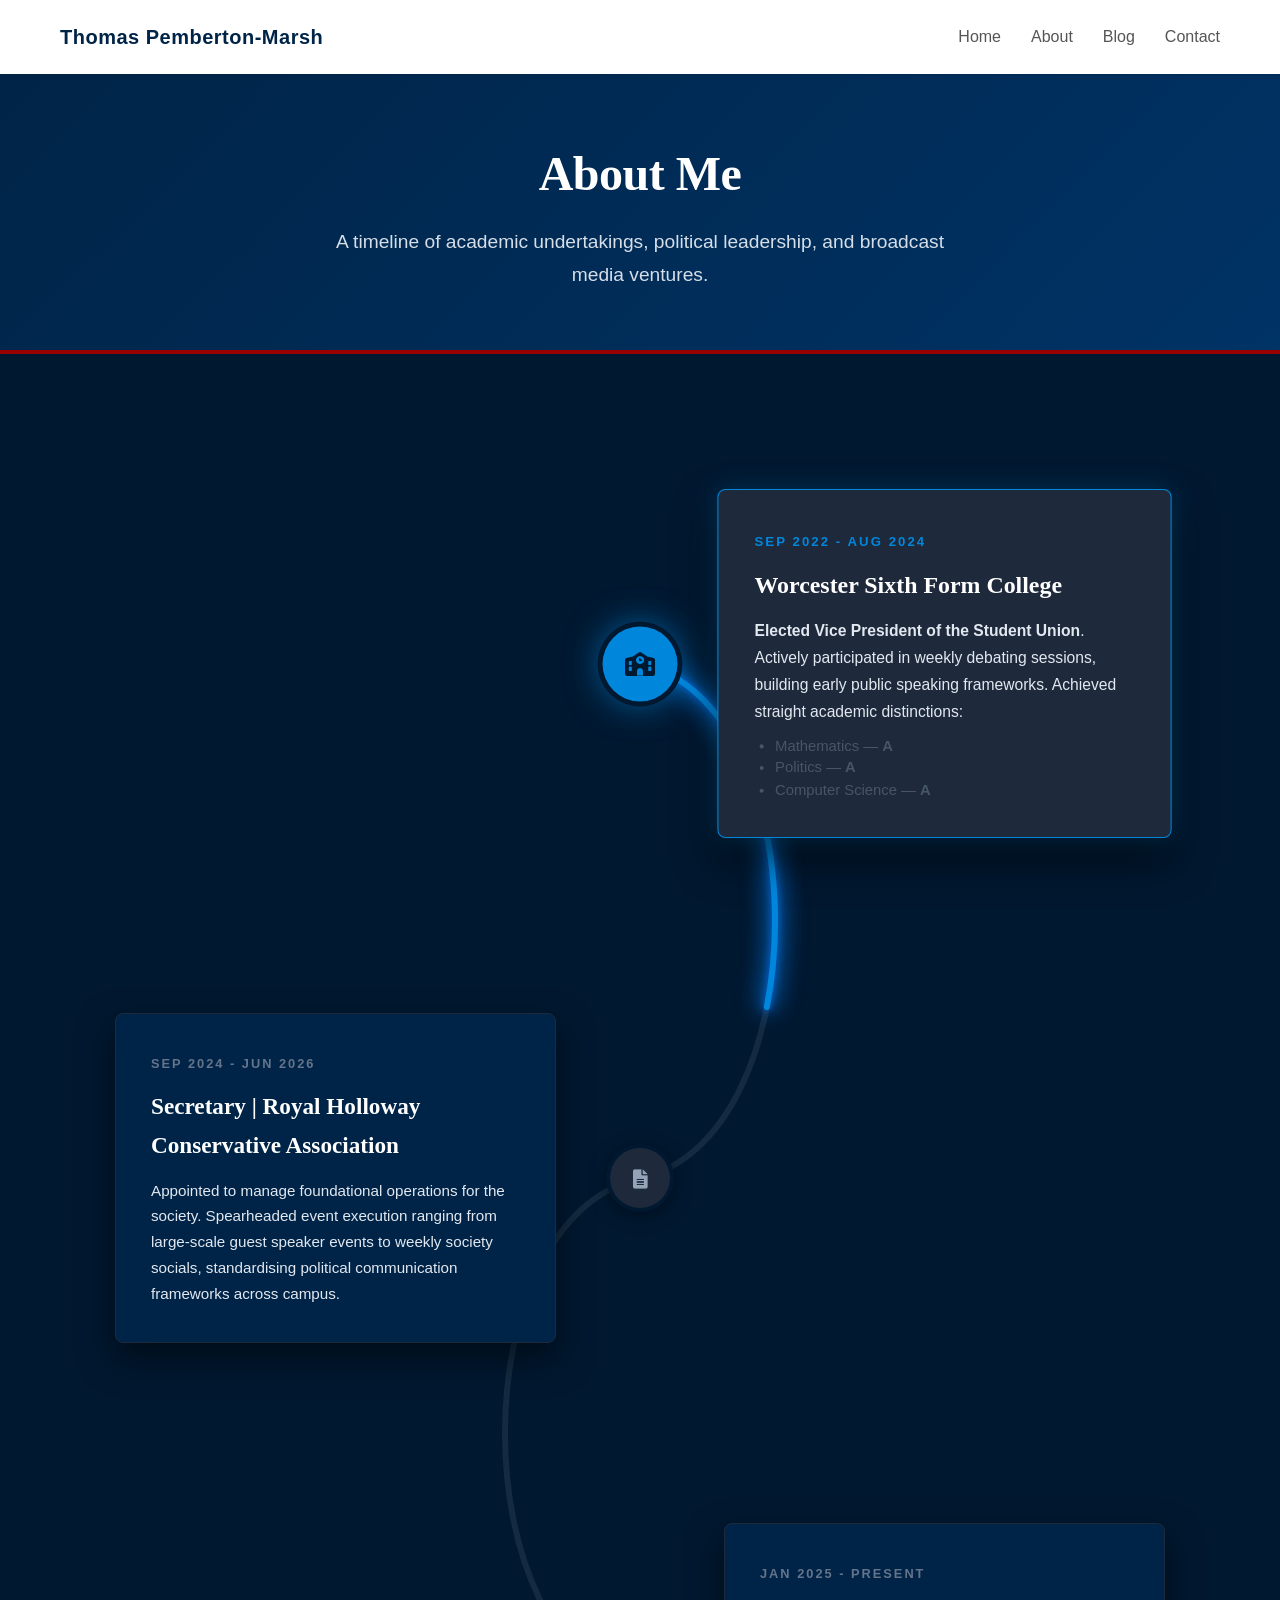
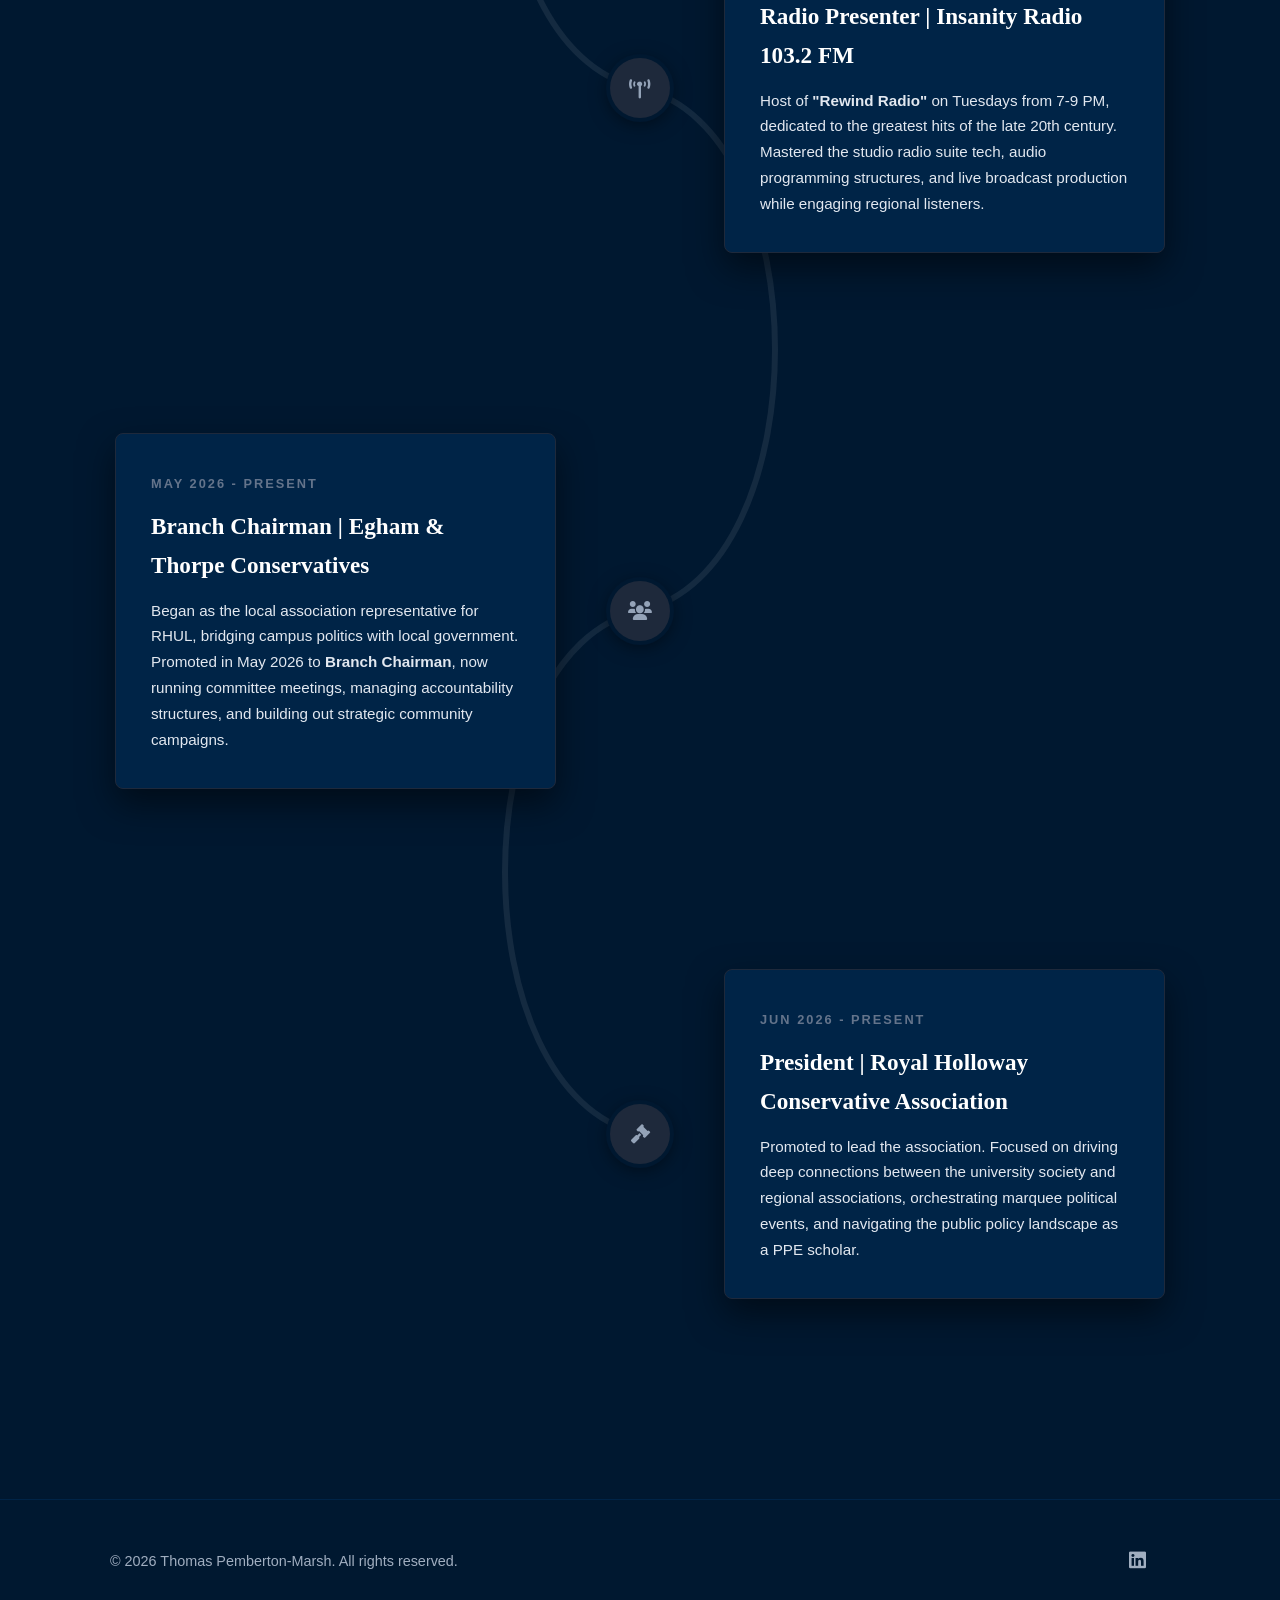
==== commit 6cce6cd2: "Update my portfolio content" ====
--- a/about/index.html
+++ b/about/index.html
@@ -80,7 +80,7 @@
                 <div class="timeline-node right-node">
                     <div class="node-icon"><i class="fas fa-users"></i></div>
                     <div class="node-content">
-                        <span class="node-tag">Sep 2025 - Present</span>
+                        <span class="node-tag">May 2026 - Present</span>
                         <h3>Branch Chairman | Egham & Thorpe Conservatives</h3>
                         <p>Began as the local association representative for RHUL, bridging campus politics with local government. Promoted in May 2026 to <strong>Branch Chairman</strong>, now running committee meetings, managing accountability structures, and building out strategic community campaigns.</p>
                     </div>
